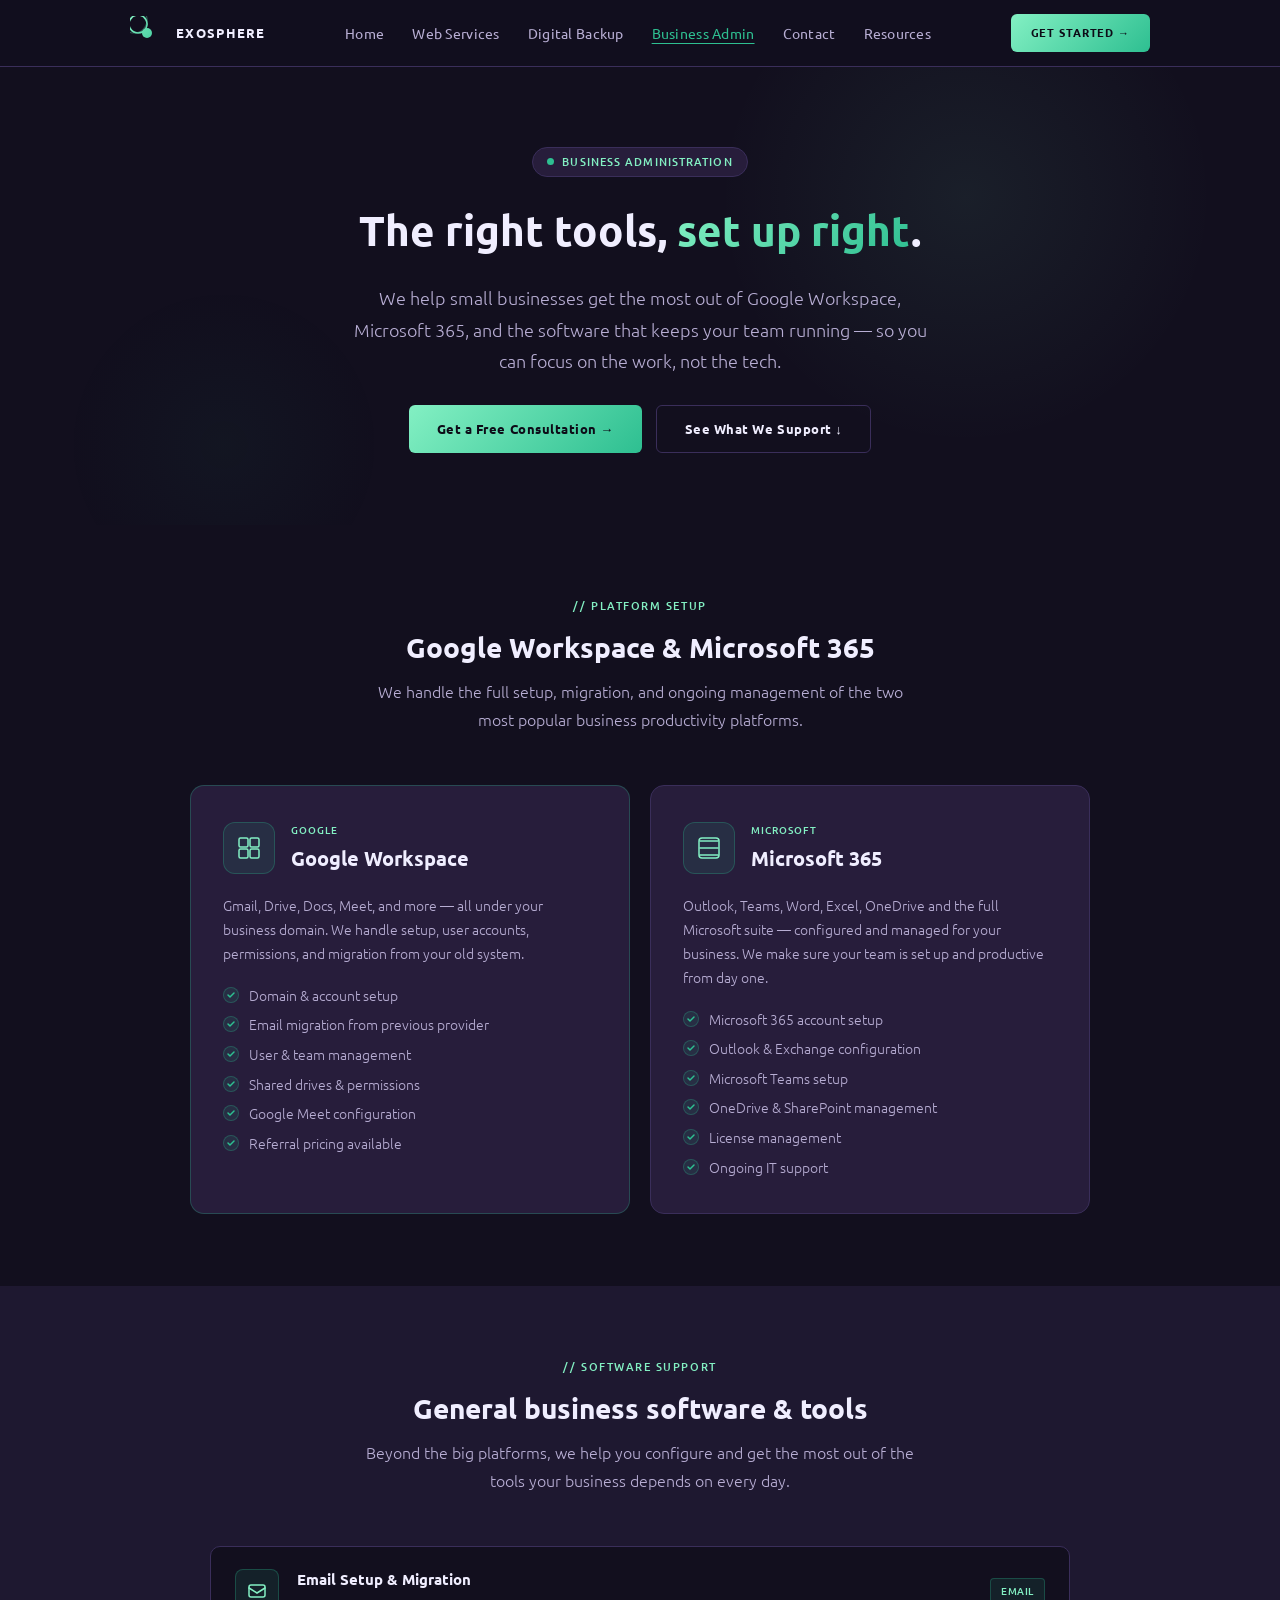
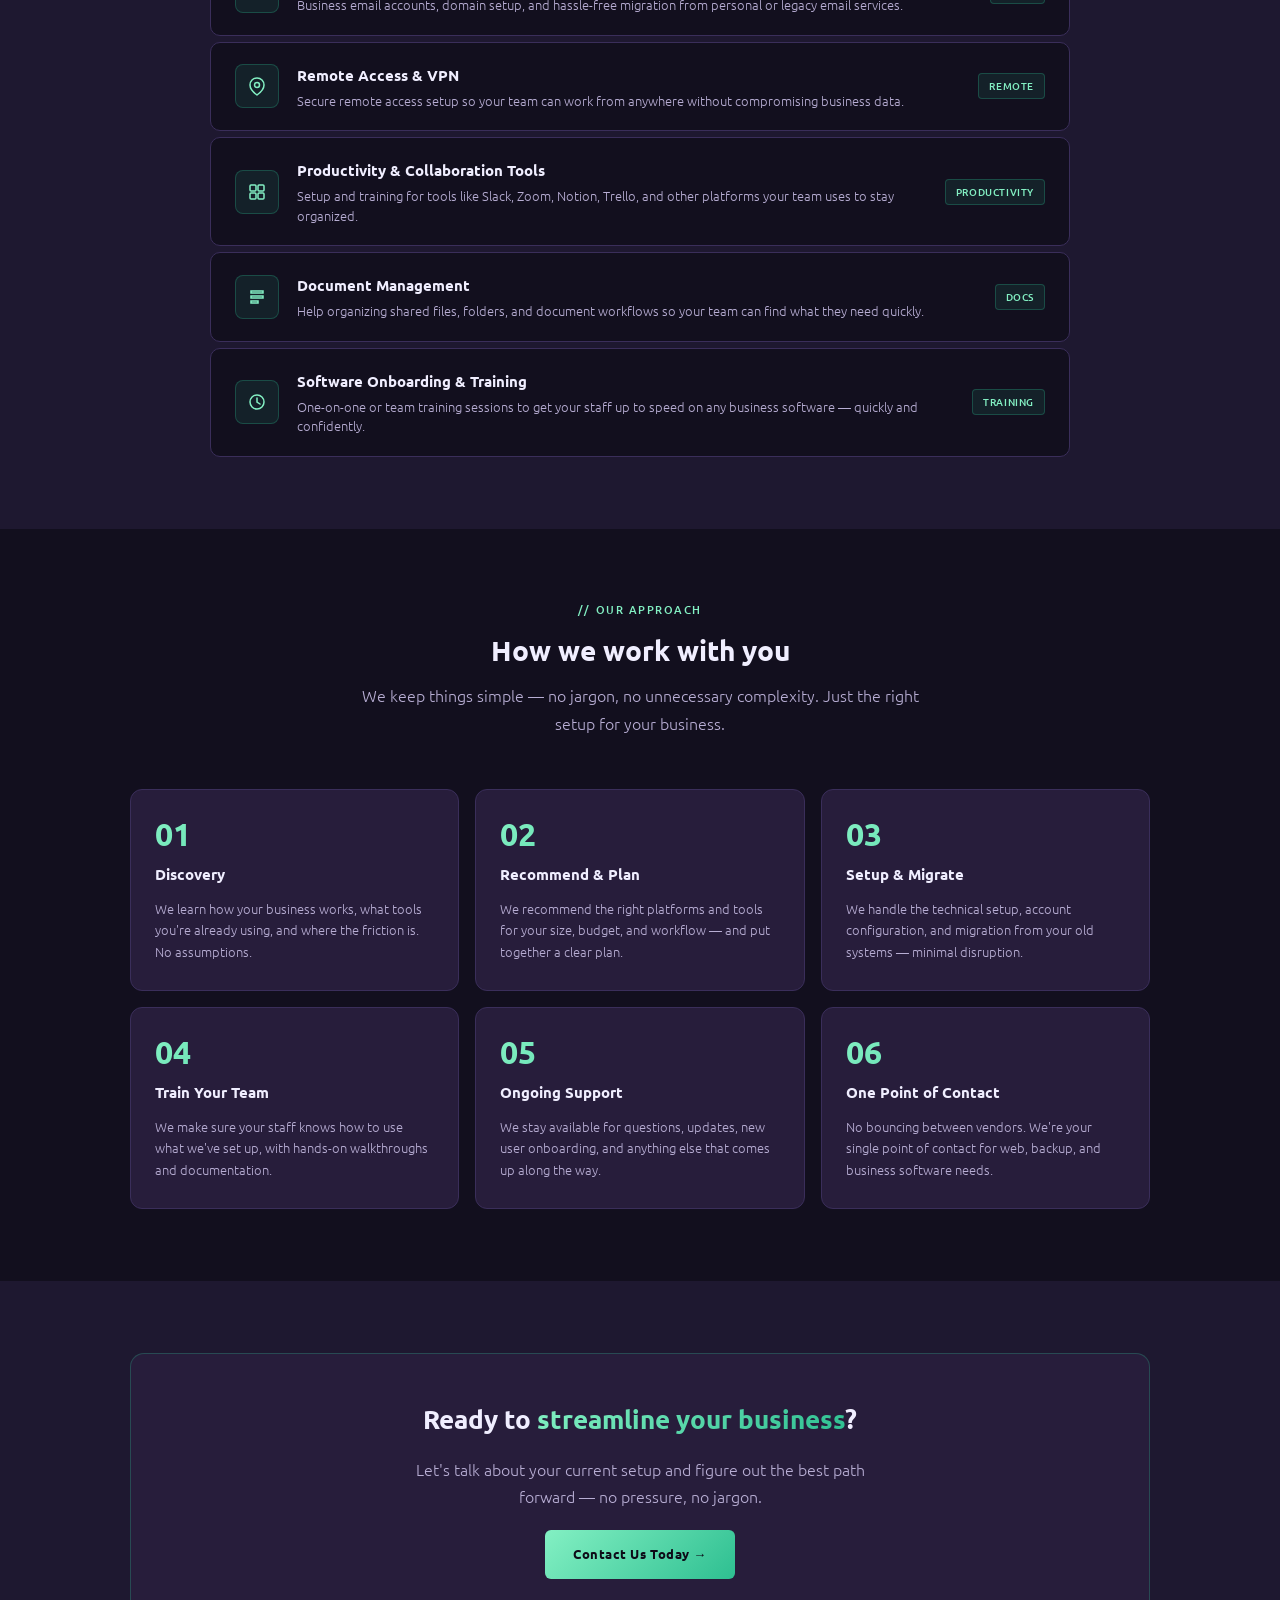
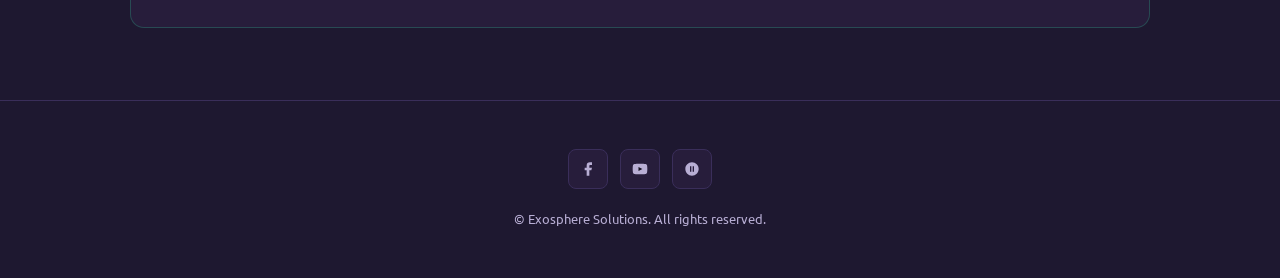
==== src/business-admin.html @ 716b762b "Add files via upload" ====
<!DOCTYPE html>
<html lang="en">
<head>
  <meta charset="UTF-8" />
  <meta name="viewport" content="width=device-width, initial-scale=1.0" />
  <meta name="description" content="Exosphere Solutions Business Administration — Google Workspace and Microsoft 365 setup, business software support, and tools configuration for small businesses in the SF Bay Area." />
  <title>Business Administration | Exosphere Solutions</title>
  <link rel="preconnect" href="https://fonts.googleapis.com" />
  <link rel="preconnect" href="https://fonts.gstatic.com" crossorigin />
  <link href="https://fonts.googleapis.com/css2?family=Ubuntu:ital,wght@0,300;0,400;0,500;0,700;1,300;1,400&display=swap" rel="stylesheet" />
  <style>
    *, *::before, *::after { box-sizing:border-box; margin:0; padding:0; }
    :root {
      --bg:#120f1e; --surface:#1e1830; --surface2:#271d3b; --surface3:#2f2448;
      --accent:#2ebf91; --accent2:#83f0c3;
      --accentbg:rgba(46,191,145,0.1); --accentborder:rgba(46,191,145,0.28);
      --text:#f0eeff; --muted:#b8aed4; --border:#3a2e5a;
      --display:'Ubuntu',sans-serif; --sans:'Ubuntu',sans-serif;
      --max-w:1100px; --pad:40px;
    }
    .skip-link{position:absolute;top:-100px;left:16px;background:var(--accent);color:#120f1e;font-family:var(--display);font-size:12px;font-weight:700;padding:10px 18px;border-radius:6px;z-index:9999;transition:top 0.2s;text-decoration:none;}
    .skip-link:focus{top:16px;}
    html{scroll-behavior:smooth;}
    body{background:var(--bg);color:var(--text);font-family:var(--sans);font-size:16px;line-height:1.6;-webkit-font-smoothing:antialiased;}
    :focus-visible{outline:2px solid var(--accent);outline-offset:3px;border-radius:4px;}
    a{color:inherit;text-decoration:none;}

    /* NAV */
    .nav{background:rgba(18,15,30,0.97);border-bottom:1px solid var(--border);position:sticky;top:0;z-index:100;backdrop-filter:blur(12px);}
    .nav-inner{max-width:var(--max-w);margin:0 auto;padding:0 var(--pad);display:flex;align-items:center;justify-content:space-between;height:66px;}
    .nav-logo{font-family:var(--display);font-size:13px;font-weight:700;color:var(--text);letter-spacing:0.1em;display:flex;align-items:center;gap:12px;text-decoration:none;}
    .nav-logo-mark{width:34px;height:34px;flex-shrink:0;}
    .nav-links{display:flex;gap:28px;list-style:none;}
    .nav-links a{font-family:var(--sans);font-size:14px;font-weight:400;color:var(--muted);letter-spacing:0.02em;transition:color 0.2s;padding:4px 0;text-decoration:none;}
    .nav-links a:hover{color:var(--text);}
    .nav-links a[aria-current="page"]{color:var(--accent);text-decoration:underline;text-underline-offset:4px;}
    .nav-cta{display:inline-flex;align-items:center;background:linear-gradient(135deg,var(--accent2),var(--accent));color:#0d0b17;font-family:var(--display);font-size:11px;font-weight:700;padding:10px 20px;border-radius:6px;letter-spacing:0.08em;transition:opacity 0.2s,transform 0.15s;text-decoration:none;}
    .nav-cta:hover{opacity:0.88;transform:translateY(-1px);}
    .nav-hamburger{display:none;flex-direction:column;gap:5px;cursor:pointer;padding:8px;background:none;border:1px solid var(--border);border-radius:6px;}
    .nav-hamburger span{display:block;width:20px;height:2px;background:var(--text);border-radius:2px;}
    .nav-mobile{display:none;flex-direction:column;background:var(--surface);border-bottom:1px solid var(--border);padding:16px 24px;gap:4px;}
    .nav-mobile.open{display:flex;}
    .nav-mobile a{font-size:15px;font-weight:400;color:var(--muted);padding:12px 0;border-bottom:1px solid var(--border);letter-spacing:0.02em;text-decoration:none;}
    .nav-mobile a:last-of-type{border-bottom:none;}
    .nav-mobile a[aria-current="page"]{color:var(--accent);}
    .nav-mobile-cta{margin-top:12px;background:linear-gradient(135deg,var(--accent2),var(--accent));color:#0d0b17;font-family:var(--display);font-size:11px;font-weight:700;padding:13px 20px;border-radius:6px;text-align:center;letter-spacing:0.08em;display:block;text-decoration:none;}

    /* BUTTONS */
    .btn-primary{background:linear-gradient(135deg,var(--accent2),var(--accent));color:#0d0b17;font-family:var(--display);font-size:13px;font-weight:700;padding:14px 28px;border-radius:6px;letter-spacing:0.04em;display:inline-flex;align-items:center;gap:8px;transition:opacity 0.2s,transform 0.15s;text-decoration:none;}
    .btn-primary:hover{opacity:0.88;transform:translateY(-1px);}
    .btn-secondary{background:transparent;color:var(--text);font-family:var(--display);font-size:13px;font-weight:700;padding:13px 28px;border-radius:6px;letter-spacing:0.04em;border:1px solid var(--border);display:inline-flex;align-items:center;gap:8px;transition:border-color 0.2s,background 0.2s;text-decoration:none;}
    .btn-secondary:hover{border-color:var(--accentborder);background:var(--accentbg);}

    /* HERO */
    .hero{padding:80px 0 72px;text-align:center;position:relative;overflow:hidden;}
    .hero::before{content:'';position:absolute;top:-120px;right:5%;width:500px;height:500px;border-radius:50%;background:radial-gradient(circle,rgba(131,240,195,0.07) 0%,transparent 70%);pointer-events:none;}
    .hero::after{content:'';position:absolute;bottom:-80px;left:5%;width:320px;height:320px;border-radius:50%;background:radial-gradient(circle,rgba(46,191,145,0.04) 0%,transparent 70%);pointer-events:none;}
    .hero-inner{max-width:var(--max-w);margin:0 auto;padding:0 var(--pad);display:flex;flex-direction:column;align-items:center;gap:28px;}
    .hero-eyebrow{display:inline-flex;align-items:center;gap:8px;background:var(--surface2);border:1px solid var(--border);border-radius:20px;padding:5px 14px;}
    .hero-eyebrow-dot{width:7px;height:7px;border-radius:50%;background:var(--accent);animation:pulse 2s infinite;flex-shrink:0;}
    @keyframes pulse{0%,100%{opacity:1}50%{opacity:0.3}}
    .hero-eyebrow span{font-size:11px;font-family:var(--display);color:var(--accent2);letter-spacing:0.1em;font-weight:500;}
    .hero-headline{font-family:var(--display);font-size:42px;font-weight:700;line-height:1.18;color:var(--text);max-width:720px;}
    .hero-headline em{background:linear-gradient(135deg,var(--accent2),var(--accent));-webkit-background-clip:text;-webkit-text-fill-color:transparent;background-clip:text;font-style:normal;}
    .hero-sub{font-size:18px;color:var(--muted);line-height:1.75;max-width:580px;font-weight:300;}
    .hero-btns{display:flex;gap:14px;flex-wrap:wrap;justify-content:center;}

    /* SECTIONS */
    .section{padding:72px 0;}
    .section-alt{background:var(--surface);}
    .section-inner{max-width:var(--max-w);margin:0 auto;padding:0 var(--pad);}
    .section-header{text-align:center;margin-bottom:52px;}
    .section-label{font-family:var(--display);font-size:11px;letter-spacing:0.14em;color:var(--accent2);margin-bottom:14px;display:block;font-weight:500;}
    .section-title{font-family:var(--display);font-size:28px;font-weight:700;line-height:1.3;margin-bottom:12px;}
    .section-sub{font-size:16px;color:var(--muted);line-height:1.75;max-width:560px;margin:0 auto;font-weight:300;}

    /* PLATFORM CARDS - 2 col featured */
    .platform-grid{display:grid;grid-template-columns:1fr 1fr;gap:20px;max-width:900px;margin:0 auto;}
    .platform-card{background:var(--surface2);border:1px solid var(--border);border-radius:14px;padding:36px 32px;display:flex;flex-direction:column;gap:20px;transition:border-color 0.2s;}
    .platform-card:hover{border-color:var(--accentborder);}
    .platform-card.featured{border-color:var(--accentborder);}
    .platform-header{display:flex;align-items:center;gap:16px;}
    .platform-icon{width:52px;height:52px;border-radius:12px;background:var(--accentbg);border:1px solid var(--accentborder);display:flex;align-items:center;justify-content:center;flex-shrink:0;}
    .platform-icon svg{width:26px;height:26px;stroke:var(--accent2);fill:none;stroke-width:1.5;}
    .platform-name{font-family:var(--display);font-size:10px;font-weight:500;color:var(--accent2);letter-spacing:0.1em;margin-bottom:4px;}
    .platform-title{font-family:var(--display);font-size:20px;font-weight:700;}
    .platform-desc{font-size:14px;color:var(--muted);line-height:1.7;font-weight:300;}
    .platform-features{list-style:none;display:flex;flex-direction:column;gap:10px;}
    .platform-features li{display:flex;align-items:flex-start;gap:10px;font-size:14px;color:var(--muted);line-height:1.4;font-weight:300;}
    .platform-features li::before{content:'';width:16px;height:16px;border-radius:50%;background:var(--accentbg);border:1px solid var(--accentborder);display:flex;align-items:center;justify-content:center;flex-shrink:0;margin-top:1px;background-image:url("data:image/svg+xml,%3Csvg xmlns='http://www.w3.org/2000/svg' width='10' height='10' viewBox='0 0 10 10' fill='none'%3E%3Cpath d='M2 5l2 2 4-4' stroke='%232ebf91' stroke-width='1.5' stroke-linecap='round' stroke-linejoin='round'/%3E%3C/svg%3E");background-repeat:no-repeat;background-position:center;}

    /* TOOLS ROW */
    .tools-list{display:flex;flex-direction:column;gap:6px;max-width:860px;margin:0 auto;}
    .tool-row{background:var(--bg);border:1px solid var(--border);border-radius:10px;padding:20px 24px;display:flex;align-items:center;gap:18px;transition:border-color 0.2s,background 0.2s;}
    .tool-row:hover,.tool-row:focus-within{border-color:var(--accentborder);background:var(--surface2);}
    .tool-icon{width:44px;height:44px;border-radius:8px;background:var(--accentbg);border:1px solid var(--accentborder);display:flex;align-items:center;justify-content:center;flex-shrink:0;}
    .tool-icon svg{width:20px;height:20px;stroke:var(--accent2);fill:none;stroke-width:1.5;}
    .tool-info{flex:1;min-width:0;}
    .tool-info h3{font-family:var(--display);font-size:15px;font-weight:700;margin-bottom:4px;}
    .tool-info p{font-size:13px;color:var(--muted);line-height:1.5;font-weight:300;}
    .tool-tag{background:var(--accentbg);border:1px solid var(--accentborder);border-radius:4px;padding:4px 10px;font-size:10px;font-family:var(--display);color:var(--accent2);flex-shrink:0;letter-spacing:0.06em;font-weight:500;}

    /* HOW WE HELP */
    .help-grid{display:grid;grid-template-columns:repeat(3,1fr);gap:16px;}
    .help-card{background:var(--surface2);border:1px solid var(--border);border-radius:12px;padding:28px 24px;display:flex;flex-direction:column;gap:12px;transition:border-color 0.2s;}
    .help-card:hover{border-color:var(--accentborder);}
    .help-num{font-family:var(--display);font-size:32px;font-weight:700;background:linear-gradient(135deg,var(--accent2),var(--accent));-webkit-background-clip:text;-webkit-text-fill-color:transparent;background-clip:text;line-height:1;}
    .help-card h3{font-family:var(--display);font-size:15px;font-weight:700;}
    .help-card p{font-size:13px;color:var(--muted);line-height:1.65;font-weight:300;}

    /* CTA BANNER */
    .cta-banner{background:var(--surface2);border:1px solid var(--accentborder);border-radius:14px;padding:48px 40px;text-align:center;max-width:var(--max-w);margin:0 auto;display:flex;flex-direction:column;align-items:center;gap:20px;}
    .cta-banner h2{font-family:var(--display);font-size:26px;font-weight:700;max-width:560px;line-height:1.3;}
    .cta-banner h2 em{background:linear-gradient(135deg,var(--accent2),var(--accent));-webkit-background-clip:text;-webkit-text-fill-color:transparent;background-clip:text;font-style:normal;}
    .cta-banner p{font-size:16px;color:var(--muted);max-width:480px;line-height:1.7;font-weight:300;}

    /* FOOTER */
    footer{background:var(--surface);border-top:1px solid var(--border);padding:48px var(--pad);text-align:center;}
    .footer-inner{max-width:var(--max-w);margin:0 auto;}
    .footer-socials{display:flex;justify-content:center;gap:12px;margin-bottom:20px;}
    .footer-social{width:40px;height:40px;border-radius:8px;background:var(--surface2);border:1px solid var(--border);display:flex;align-items:center;justify-content:center;transition:border-color 0.2s;text-decoration:none;}
    .footer-social:hover{border-color:var(--accentborder);}
    .footer-social svg{width:16px;height:16px;fill:var(--muted);}
    footer p{font-size:13px;color:var(--muted);}

    /* RESPONSIVE */
    @media(max-width:900px){
      .platform-grid{grid-template-columns:1fr;}
      .help-grid{grid-template-columns:1fr 1fr;}
    }
    @media(max-width:768px){
      :root{--pad:20px;}
      .nav-links,.nav-cta{display:none;}
      .nav-hamburger{display:flex;}
      .hero{padding:52px 0 48px;}
      .hero-headline{font-size:28px;}
      .hero-sub{font-size:16px;}
      .help-grid{grid-template-columns:1fr;}
      .tool-row{flex-wrap:wrap;gap:12px;}
      .cta-banner{padding:32px 24px;}
      .cta-banner h2{font-size:20px;}
    }
    @media(max-width:480px){
      .hero-headline{font-size:22px;}
      .hero-btns{flex-direction:column;align-items:stretch;}
      .btn-primary,.btn-secondary{justify-content:center;}
    }
    @keyframes fadeUp{from{opacity:0;transform:translateY(20px);}to{opacity:1;transform:translateY(0);}}
    .hero-inner > *{animation:fadeUp 0.5s ease both;}
    .hero-inner > *:nth-child(1){animation-delay:0.05s;}
    .hero-inner > *:nth-child(2){animation-delay:0.12s;}
    .hero-inner > *:nth-child(3){animation-delay:0.19s;}
    .hero-inner > *:nth-child(4){animation-delay:0.26s;}
    @media(prefers-reduced-motion:reduce){*,*::before,*::after{animation-duration:0.01ms!important;transition-duration:0.01ms!important;}}
  </style>
</head>
<body>
  <a href="#main-content" class="skip-link">Skip to main content</a>
  <header role="banner">
    <nav class="nav" role="navigation" aria-label="Main navigation">
      <div class="nav-inner">
        <a href="/" class="nav-logo" aria-label="Exosphere Solutions — Home">
          <svg class="nav-logo-mark" viewBox="0 0 34 34" fill="none" aria-hidden="true">
            <circle cx="17" cy="17" r="5" fill="url(#lg1)"/>
            <path d="M17 17 m-9 0 a9 9 0 1 1 0.001 0" stroke="url(#lg1)" stroke-width="1.6" fill="none" stroke-linecap="round"/>
            <path d="M17 17 m-13 0 a13 13 0 1 1 0.001 0" stroke="url(#lg2)" stroke-width="1.1" fill="none" stroke-linecap="round" opacity="0.6"/>
            <defs>
              <linearGradient id="lg1" x1="0" y1="0" x2="34" y2="34" gradientUnits="userSpaceOnUse"><stop offset="0%" stop-color="#83f0c3"/><stop offset="100%" stop-color="#2ebf91"/></linearGradient>
              <linearGradient id="lg2" x1="0" y1="0" x2="34" y2="34" gradientUnits="userSpaceOnUse"><stop offset="0%" stop-color="#83f0c3" stop-opacity="0.7"/><stop offset="100%" stop-color="#2ebf91" stop-opacity="0.3"/></linearGradient>
            </defs>
          </svg>
          EXOSPHERE
        </a>
        <ul class="nav-links" role="list">
          <li><a href="/">Home</a></li>
          <li><a href="/web-services/">Web Services</a></li>
          <li><a href="/digital-backup/">Digital Backup</a></li>
          <li><a href="/business-admin/" aria-current="page">Business Admin</a></li>
          <li><a href="/contact/">Contact</a></li>
          <li><a href="/resources/">Resources</a></li>
        </ul>
        <a href="/contact/" class="nav-cta">GET STARTED →</a>
        <button class="nav-hamburger" aria-label="Toggle navigation menu" aria-expanded="false" aria-controls="mobile-nav" onclick="toggleMenu(this)">
          <span aria-hidden="true"></span><span aria-hidden="true"></span><span aria-hidden="true"></span>
        </button>
      </div>
    </nav>
    <nav class="nav-mobile" id="mobile-nav" aria-label="Mobile navigation" aria-hidden="true">
      <a href="/">Home</a>
      <a href="/web-services/">Web Services</a>
      <a href="/digital-backup/">Digital Backup</a>
      <a href="/business-admin/" aria-current="page">Business Admin</a>
      <a href="/contact/">Contact</a>
      <a href="/resources/">Resources</a>
      <a href="/contact/" class="nav-mobile-cta">GET STARTED →</a>
    </nav>
  </header>

  <main id="main-content" tabindex="-1">

    <!-- HERO -->
    <section class="hero" aria-labelledby="hero-heading">
      <div class="hero-inner">
        <div class="hero-eyebrow" aria-hidden="true">
          <div class="hero-eyebrow-dot"></div>
          <span>BUSINESS ADMINISTRATION</span>
        </div>
        <h1 class="hero-headline" id="hero-heading">
          The right tools, <em>set up right</em>.
        </h1>
        <p class="hero-sub">We help small businesses get the most out of Google Workspace, Microsoft 365, and the software that keeps your team running — so you can focus on the work, not the tech.</p>
        <div class="hero-btns">
          <a href="/contact/" class="btn-primary">Get a Free Consultation →</a>
          <a href="#platforms" class="btn-secondary">See What We Support ↓</a>
        </div>
      </div>
    </section>

    <!-- PLATFORMS -->
    <section class="section" id="platforms" aria-labelledby="platforms-heading">
      <div class="section-inner">
        <header class="section-header">
          <span class="section-label" aria-hidden="true">// PLATFORM SETUP</span>
          <h2 class="section-title" id="platforms-heading">Google Workspace &amp; Microsoft 365</h2>
          <p class="section-sub">We handle the full setup, migration, and ongoing management of the two most popular business productivity platforms.</p>
        </header>
        <div class="platform-grid" role="list">

          <article class="platform-card featured" role="listitem">
            <div class="platform-header">
              <div class="platform-icon" aria-hidden="true">
                <svg viewBox="0 0 26 26"><rect x="3" y="3" width="9" height="9" rx="1.5"/><rect x="14" y="3" width="9" height="9" rx="1.5"/><rect x="3" y="14" width="9" height="9" rx="1.5"/><rect x="14" y="14" width="9" height="9" rx="1.5"/></svg>
              </div>
              <div>
                <p class="platform-name">GOOGLE</p>
                <h3 class="platform-title">Google Workspace</h3>
              </div>
            </div>
            <p class="platform-desc">Gmail, Drive, Docs, Meet, and more — all under your business domain. We handle setup, user accounts, permissions, and migration from your old system.</p>
            <ul class="platform-features" aria-label="Google Workspace services">
              <li>Domain &amp; account setup</li>
              <li>Email migration from previous provider</li>
              <li>User &amp; team management</li>
              <li>Shared drives &amp; permissions</li>
              <li>Google Meet configuration</li>
              <li>Referral pricing available</li>
            </ul>
          </article>

          <article class="platform-card" role="listitem">
            <div class="platform-header">
              <div class="platform-icon" aria-hidden="true">
                <svg viewBox="0 0 26 26"><path d="M4 6h18M4 13h18M4 20h18" stroke-linecap="round"/><rect x="3" y="3" width="20" height="20" rx="3"/></svg>
              </div>
              <div>
                <p class="platform-name">MICROSOFT</p>
                <h3 class="platform-title">Microsoft 365</h3>
              </div>
            </div>
            <p class="platform-desc">Outlook, Teams, Word, Excel, OneDrive and the full Microsoft suite — configured and managed for your business. We make sure your team is set up and productive from day one.</p>
            <ul class="platform-features" aria-label="Microsoft 365 services">
              <li>Microsoft 365 account setup</li>
              <li>Outlook &amp; Exchange configuration</li>
              <li>Microsoft Teams setup</li>
              <li>OneDrive &amp; SharePoint management</li>
              <li>License management</li>
              <li>Ongoing IT support</li>
            </ul>
          </article>

        </div>
      </div>
    </section>

    <!-- TOOLS SUPPORT -->
    <section class="section section-alt" id="tools" aria-labelledby="tools-heading">
      <div class="section-inner">
        <header class="section-header">
          <span class="section-label" aria-hidden="true">// SOFTWARE SUPPORT</span>
          <h2 class="section-title" id="tools-heading">General business software &amp; tools</h2>
          <p class="section-sub">Beyond the big platforms, we help you configure and get the most out of the tools your business depends on every day.</p>
        </header>
        <ul class="tools-list" role="list">
          <li class="tool-row" role="listitem">
            <div class="tool-icon" aria-hidden="true"><svg viewBox="0 0 20 20"><rect x="2" y="4" width="16" height="12" rx="2"/><path d="M2 7l8 5 8-5" stroke-linecap="round"/></svg></div>
            <div class="tool-info"><h3>Email Setup &amp; Migration</h3><p>Business email accounts, domain setup, and hassle-free migration from personal or legacy email services.</p></div>
            <span class="tool-tag">EMAIL</span>
          </li>
          <li class="tool-row" role="listitem">
            <div class="tool-icon" aria-hidden="true"><svg viewBox="0 0 20 20"><path d="M10 2C6 2 3 5 3 9c0 5 7 10 7 10s7-5 7-10c0-4-3-7-7-7z"/><circle cx="10" cy="9" r="2.5"/></svg></div>
            <div class="tool-info"><h3>Remote Access &amp; VPN</h3><p>Secure remote access setup so your team can work from anywhere without compromising business data.</p></div>
            <span class="tool-tag">REMOTE</span>
          </li>
          <li class="tool-row" role="listitem">
            <div class="tool-icon" aria-hidden="true"><svg viewBox="0 0 20 20"><rect x="3" y="3" width="6" height="6" rx="1"/><rect x="11" y="3" width="6" height="6" rx="1"/><rect x="3" y="11" width="6" height="6" rx="1"/><rect x="11" y="11" width="6" height="6" rx="1"/></svg></div>
            <div class="tool-info"><h3>Productivity &amp; Collaboration Tools</h3><p>Setup and training for tools like Slack, Zoom, Notion, Trello, and other platforms your team uses to stay organized.</p></div>
            <span class="tool-tag">PRODUCTIVITY</span>
          </li>
          <li class="tool-row" role="listitem">
            <div class="tool-icon" aria-hidden="true"><svg viewBox="0 0 20 20"><path d="M4 4h12v2H4zM4 9h12v2H4zM4 14h7v2H4z" stroke-linecap="round"/></svg></div>
            <div class="tool-info"><h3>Document Management</h3><p>Help organizing shared files, folders, and document workflows so your team can find what they need quickly.</p></div>
            <span class="tool-tag">DOCS</span>
          </li>
          <li class="tool-row" role="listitem">
            <div class="tool-icon" aria-hidden="true"><svg viewBox="0 0 20 20"><circle cx="10" cy="10" r="7"/><path d="M10 6v4l3 2" stroke-linecap="round"/></svg></div>
            <div class="tool-info"><h3>Software Onboarding &amp; Training</h3><p>One-on-one or team training sessions to get your staff up to speed on any business software — quickly and confidently.</p></div>
            <span class="tool-tag">TRAINING</span>
          </li>
        </ul>
      </div>
    </section>

    <!-- HOW WE HELP -->
    <section class="section" aria-labelledby="help-heading">
      <div class="section-inner">
        <header class="section-header">
          <span class="section-label" aria-hidden="true">// OUR APPROACH</span>
          <h2 class="section-title" id="help-heading">How we work with you</h2>
          <p class="section-sub">We keep things simple — no jargon, no unnecessary complexity. Just the right setup for your business.</p>
        </header>
        <div class="help-grid" role="list">
          <div class="help-card" role="listitem">
            <span class="help-num" aria-hidden="true">01</span>
            <h3>Discovery</h3>
            <p>We learn how your business works, what tools you're already using, and where the friction is. No assumptions.</p>
          </div>
          <div class="help-card" role="listitem">
            <span class="help-num" aria-hidden="true">02</span>
            <h3>Recommend &amp; Plan</h3>
            <p>We recommend the right platforms and tools for your size, budget, and workflow — and put together a clear plan.</p>
          </div>
          <div class="help-card" role="listitem">
            <span class="help-num" aria-hidden="true">03</span>
            <h3>Setup &amp; Migrate</h3>
            <p>We handle the technical setup, account configuration, and migration from your old systems — minimal disruption.</p>
          </div>
          <div class="help-card" role="listitem">
            <span class="help-num" aria-hidden="true">04</span>
            <h3>Train Your Team</h3>
            <p>We make sure your staff knows how to use what we've set up, with hands-on walkthroughs and documentation.</p>
          </div>
          <div class="help-card" role="listitem">
            <span class="help-num" aria-hidden="true">05</span>
            <h3>Ongoing Support</h3>
            <p>We stay available for questions, updates, new user onboarding, and anything else that comes up along the way.</p>
          </div>
          <div class="help-card" role="listitem">
            <span class="help-num" aria-hidden="true">06</span>
            <h3>One Point of Contact</h3>
            <p>No bouncing between vendors. We're your single point of contact for web, backup, and business software needs.</p>
          </div>
        </div>
      </div>
    </section>

    <!-- CTA -->
    <section class="section section-alt" aria-labelledby="cta-heading">
      <div class="section-inner">
        <div class="cta-banner" role="region" aria-labelledby="cta-heading">
          <h2 id="cta-heading">Ready to <em>streamline your business</em>?</h2>
          <p>Let's talk about your current setup and figure out the best path forward — no pressure, no jargon.</p>
          <a href="/contact/" class="btn-primary">Contact Us Today →</a>
        </div>
      </div>
    </section>

  </main>

  <footer role="contentinfo">
    <div class="footer-inner">
      <nav class="footer-socials" aria-label="Social media links">
        <a href="https://www.facebook.com/exosolutionsus" target="_blank" rel="noopener noreferrer" class="footer-social" aria-label="Exosphere Solutions on Facebook (opens in new tab)"><svg viewBox="0 0 24 24" aria-hidden="true"><path d="M18 2h-3a5 5 0 00-5 5v3H7v4h3v8h4v-8h3l1-4h-4V7a1 1 0 011-1h3z"/></svg></a>
        <a href="https://www.youtube.com/@ExosphereSolutions" target="_blank" rel="noopener noreferrer" class="footer-social" aria-label="Exosphere Solutions on YouTube (opens in new tab)"><svg viewBox="0 0 24 24" aria-hidden="true"><path d="M22.54 6.42a2.78 2.78 0 00-1.95-1.96C18.88 4 12 4 12 4s-6.88 0-8.59.46a2.78 2.78 0 00-1.95 1.96A29 29 0 001 12a29 29 0 00.46 5.58A2.78 2.78 0 003.41 19.6C5.12 20 12 20 12 20s6.88 0 8.59-.46a2.78 2.78 0 001.95-1.95A29 29 0 0023 12a29 29 0 00-.46-5.58z"/><polygon points="9.75,15.02 15.5,12 9.75,8.98 9.75,15.02" fill="#120f1e"/></svg></a>
        <a href="https://www.yelp.com/biz/exosphere-solutions-martinez" target="_blank" rel="noopener noreferrer" class="footer-social" aria-label="Exosphere Solutions on Yelp (opens in new tab)"><svg viewBox="0 0 24 24" aria-hidden="true"><path d="M12 2C6.48 2 2 6.48 2 12s4.48 10 10 10 10-4.48 10-10S17.52 2 12 2zm-1 14H9V8h2v8zm4 0h-2V8h2v8z"/></svg></a>
      </nav>
      <p>© Exosphere Solutions. All rights reserved.</p>
    </div>
  </footer>
  <script>function toggleMenu(btn){const nav=document.getElementById('mobile-nav');const isOpen=nav.classList.toggle('open');btn.setAttribute('aria-expanded',isOpen);nav.setAttribute('aria-hidden',!isOpen);}</script>
</body>
</html>
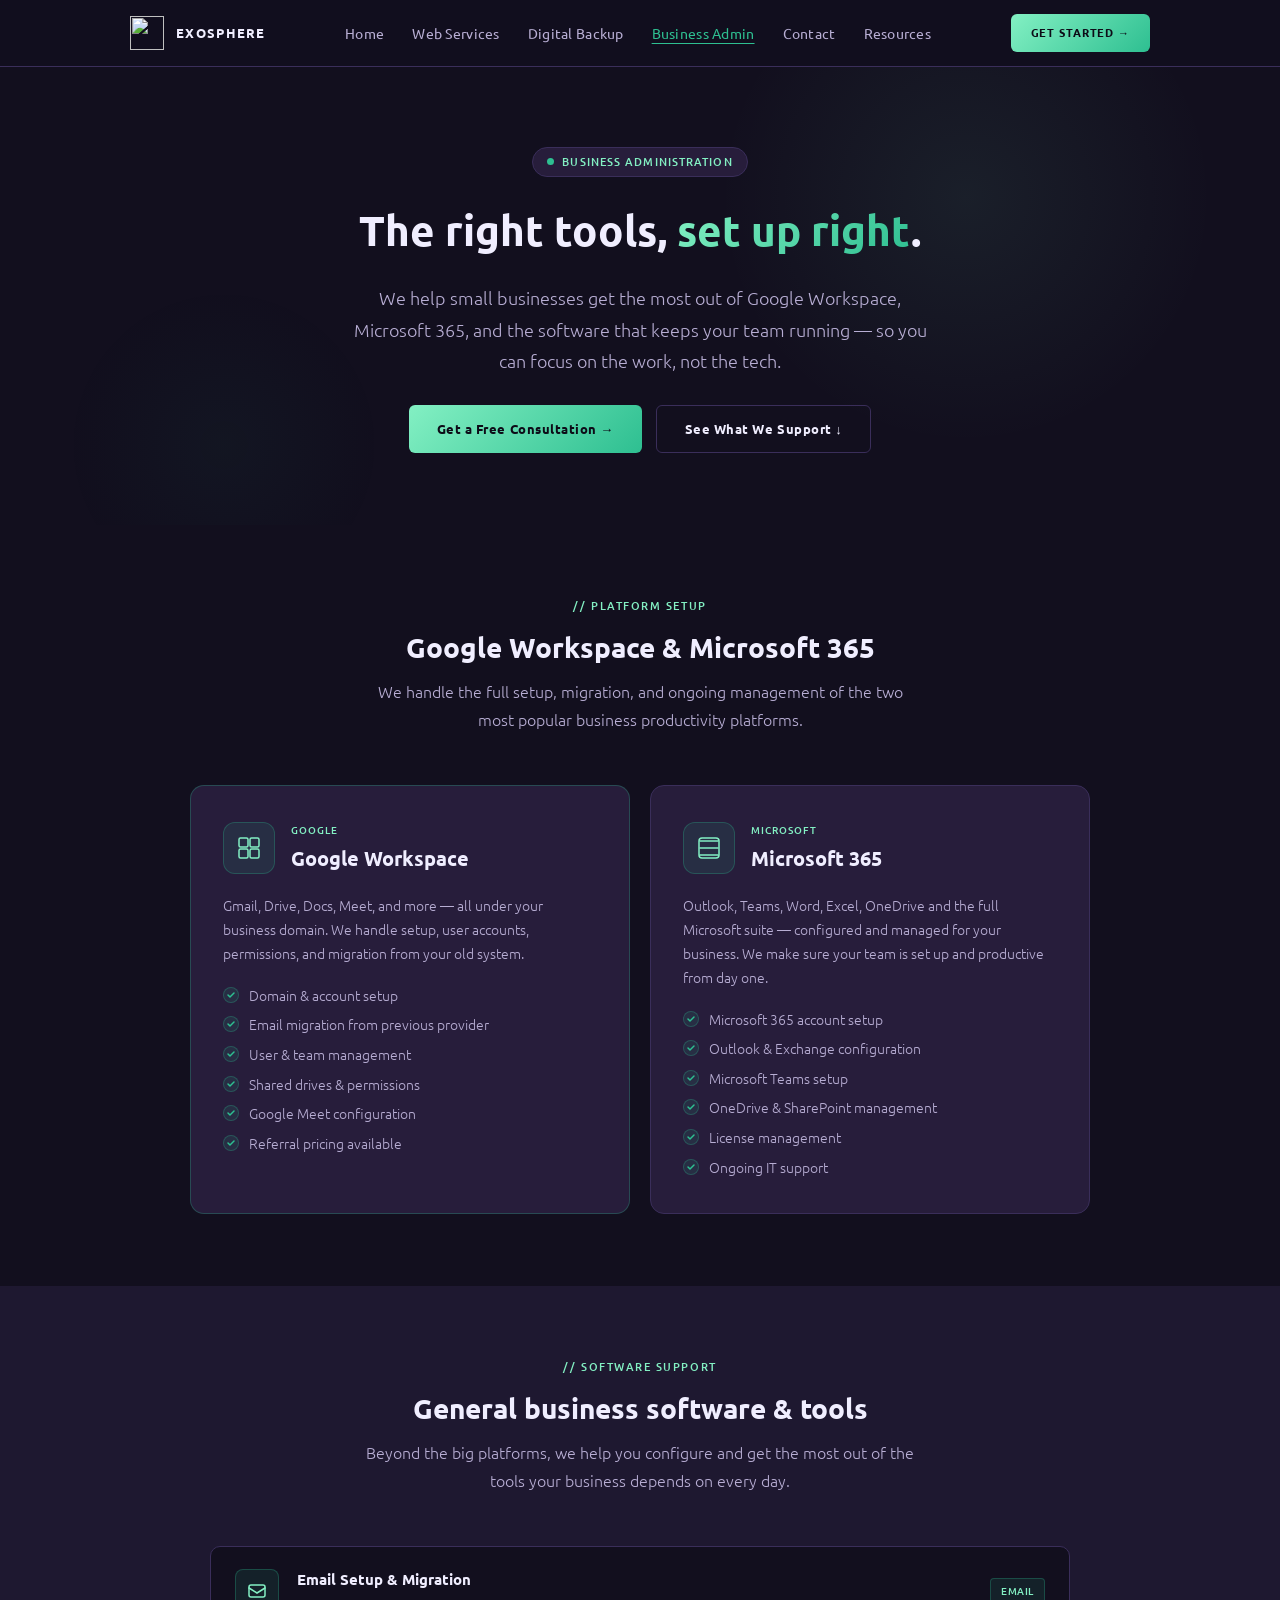
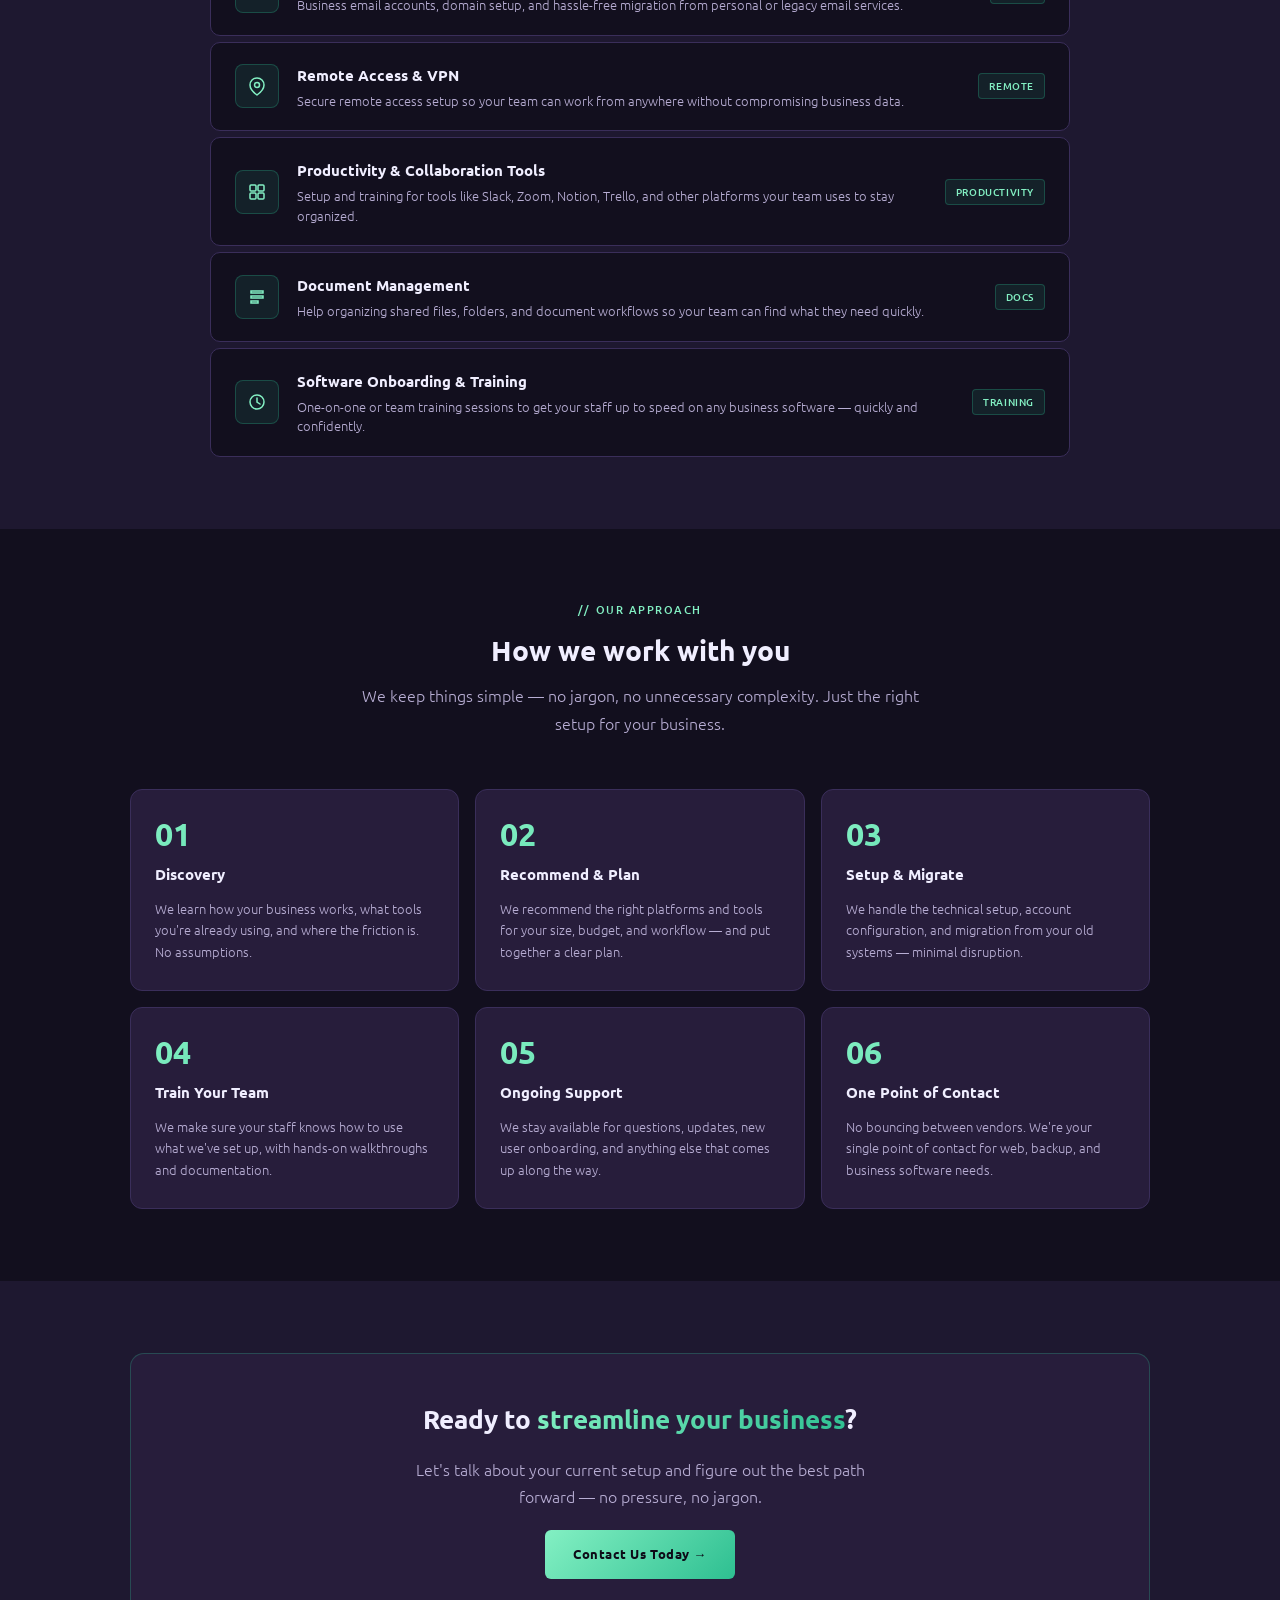
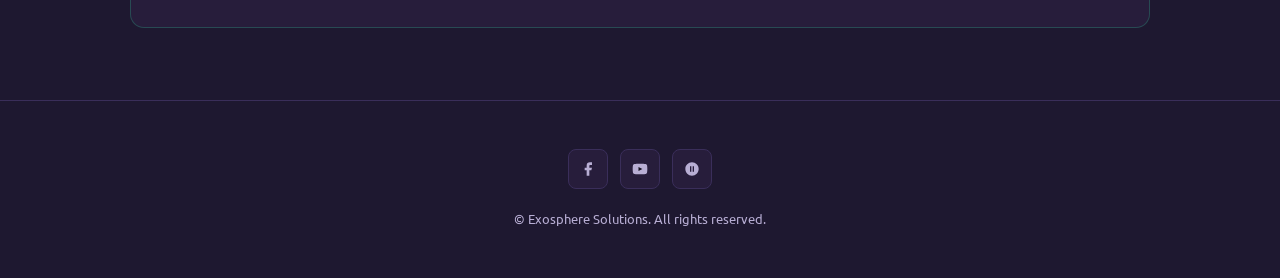
==== commit 0e1cda05: "Add files via upload" ====
--- a/src/business-admin.html
+++ b/src/business-admin.html
@@ -160,15 +160,7 @@
     <nav class="nav" role="navigation" aria-label="Main navigation">
       <div class="nav-inner">
         <a href="/" class="nav-logo" aria-label="Exosphere Solutions — Home">
-          <svg class="nav-logo-mark" viewBox="0 0 34 34" fill="none" aria-hidden="true">
-            <circle cx="17" cy="17" r="5" fill="url(#lg1)"/>
-            <path d="M17 17 m-9 0 a9 9 0 1 1 0.001 0" stroke="url(#lg1)" stroke-width="1.6" fill="none" stroke-linecap="round"/>
-            <path d="M17 17 m-13 0 a13 13 0 1 1 0.001 0" stroke="url(#lg2)" stroke-width="1.1" fill="none" stroke-linecap="round" opacity="0.6"/>
-            <defs>
-              <linearGradient id="lg1" x1="0" y1="0" x2="34" y2="34" gradientUnits="userSpaceOnUse"><stop offset="0%" stop-color="#83f0c3"/><stop offset="100%" stop-color="#2ebf91"/></linearGradient>
-              <linearGradient id="lg2" x1="0" y1="0" x2="34" y2="34" gradientUnits="userSpaceOnUse"><stop offset="0%" stop-color="#83f0c3" stop-opacity="0.7"/><stop offset="100%" stop-color="#2ebf91" stop-opacity="0.3"/></linearGradient>
-            </defs>
-          </svg>
+          <img src="/white_icon_transparent_background.png" class="nav-logo-mark" alt="" aria-hidden="true" style="width:34px;height:34px;object-fit:contain;" />
           EXOSPHERE
         </a>
         <ul class="nav-links" role="list">
